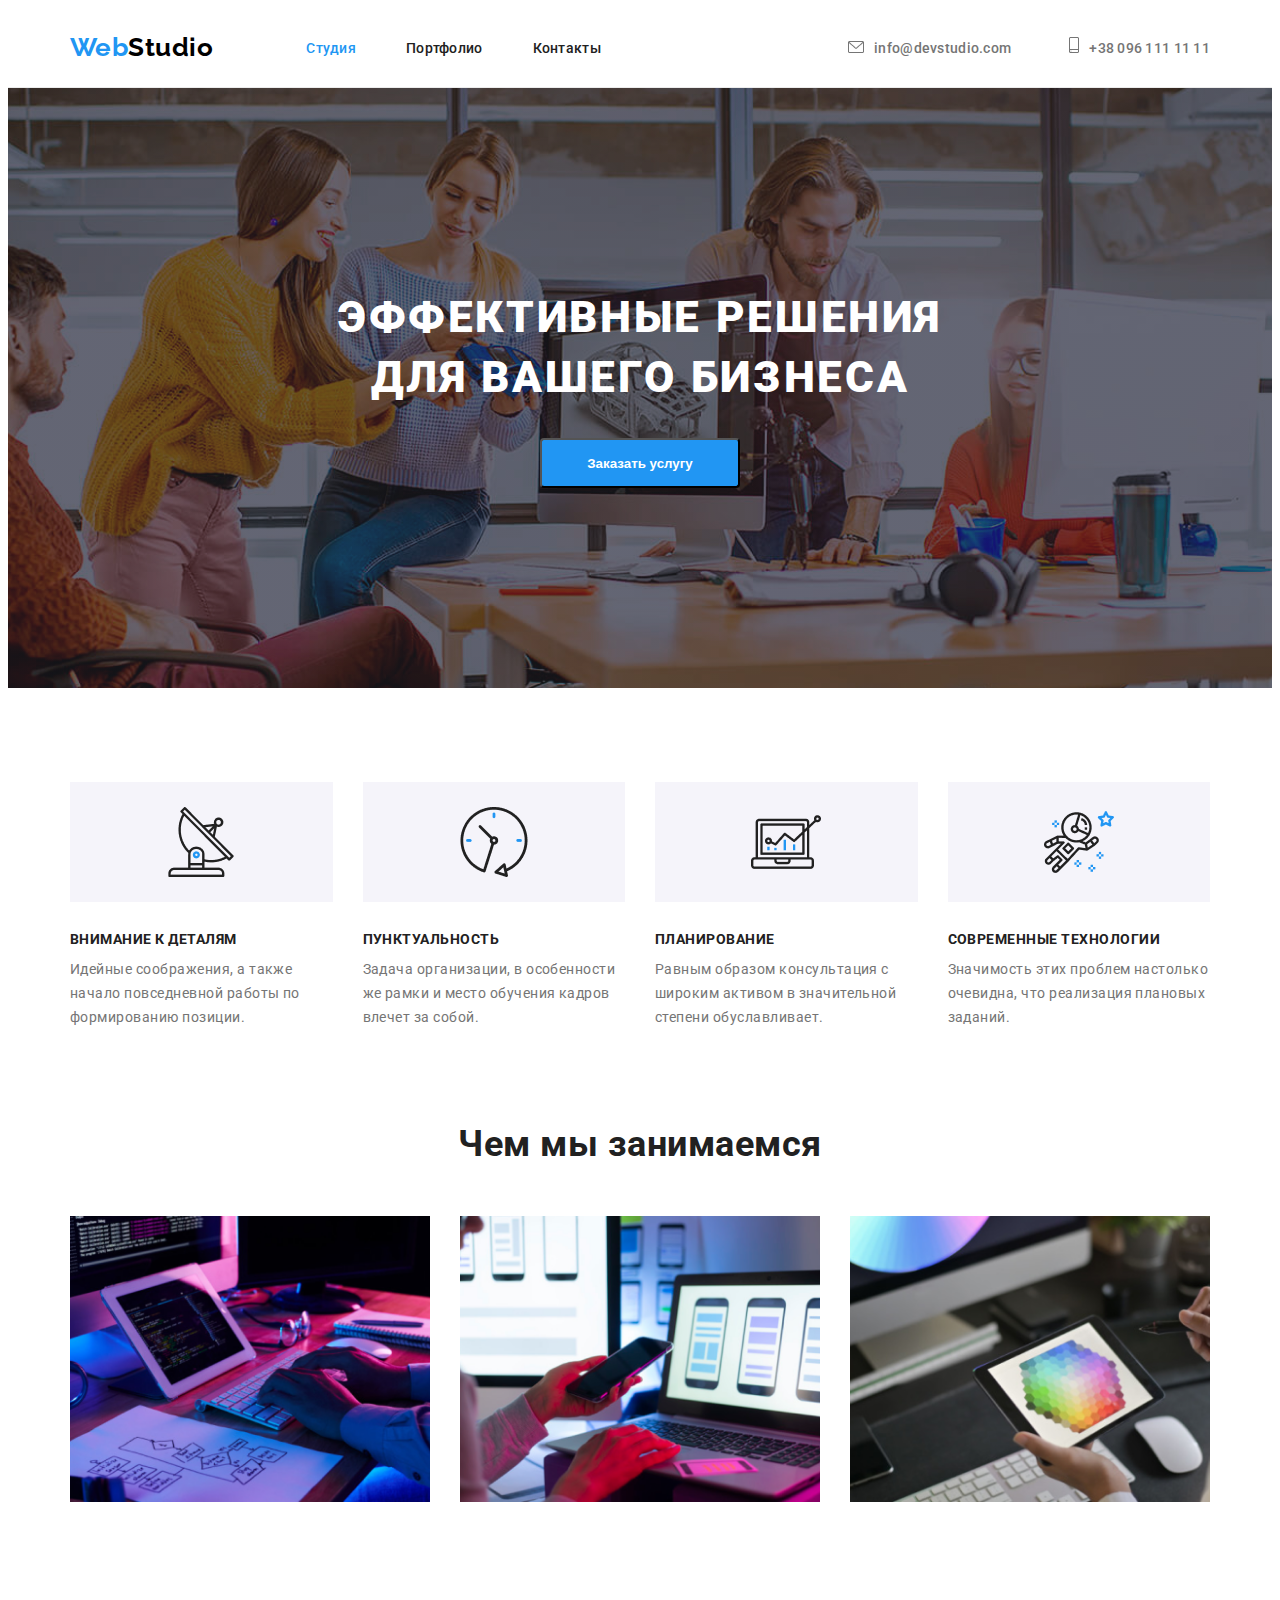
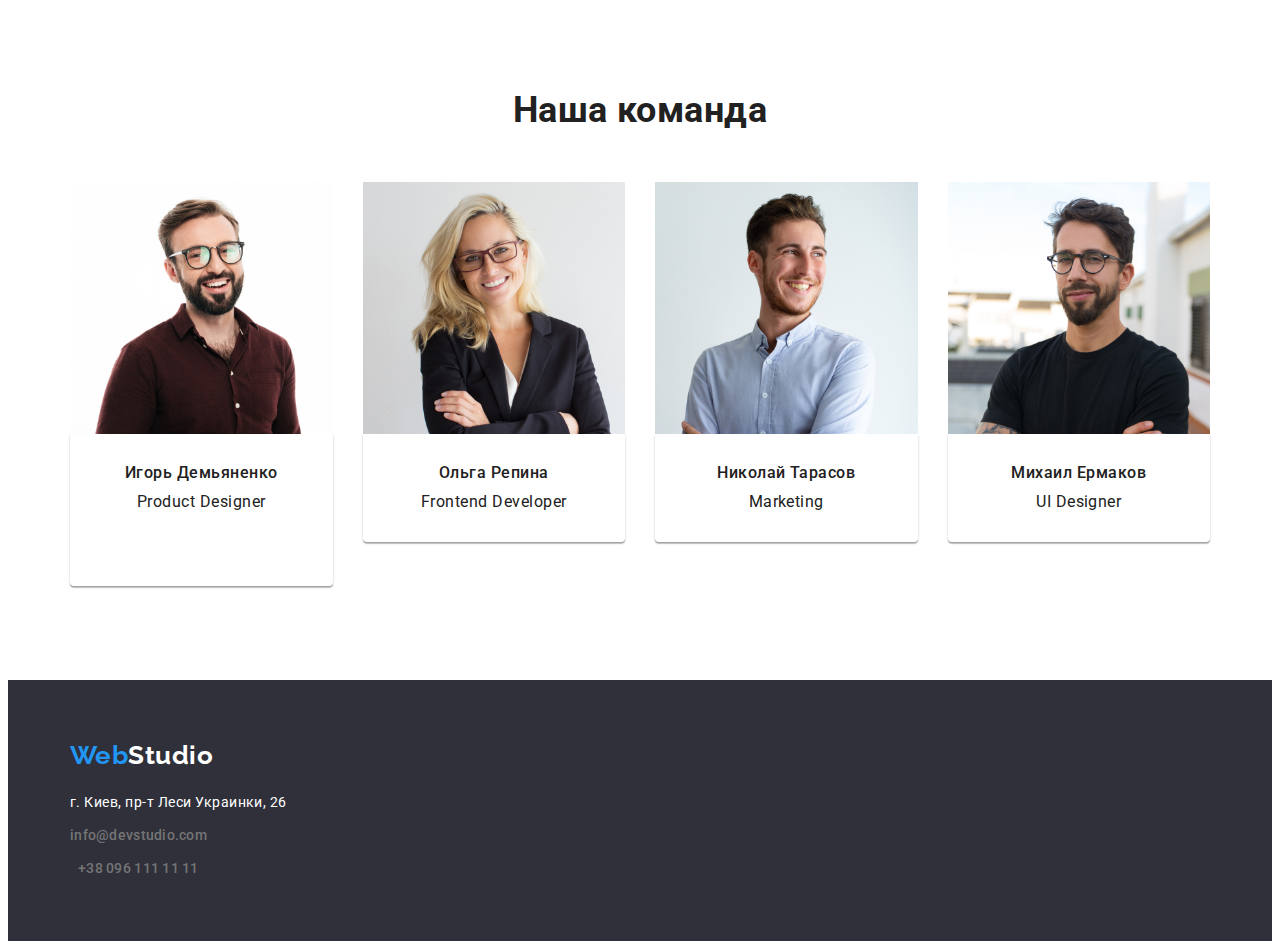
==== index.html @ 730604b1 "sdfsd" ====
<!DOCTYPE html>
<html lang="ru">
<head>
    <meta charset="UTF-8">
    <meta http-equiv="X-UA-Compatible" content="IE=edge">
    <meta name="WebStudio" content="Эффективные решения для вашего бизнеса">
    <title>Web Studio</title>
    <link rel="preconnect" href="https://fonts.googleapis.com">
    <link rel="preconnect" href="https://fonts.gstatic.com" crossorigin>
    <link href="https://fonts.googleapis.com/css2?family=Raleway:wght@700&family=Roboto:wght@400;500;700;900&display=swap" rel="stylesheet">
    <link rel="stylesheet" href="https://cdnjs.cloudflare.com/ajax/libs/modern-normalize/1.1.0/modern-normalize.min.css"
            integrity="sha512-wpPYUAdjBVSE4KJnH1VR1HeZfpl1ub8YT/NKx4PuQ5NmX2tKuGu6U/JRp5y+Y8XG2tV+wKQpNHVUX03MfMFn9Q=="
            crossorigin="anonymous" referrerpolicy="no-referrer" />
    <link rel="stylesheet" href="./css/styles.css" />
</head>
<body> 
<!--Header-->  
<header class="site-header">
    <div class="container header-container">
        <nav class="nav">
            <div class="header-navigation">
                <a href="./index.html" class="link-logo link logo-header"><span class="accent-logo">Web</span><span
                        class="part-logo">Studio</span></a>
                <ul class="list-nav list header-list">
                    <li class="item-nav"><a href="./index.html" class="link current">Студия</a></li>
                    <li class="item-nav"><a href="./portfolio.html" class="link">Портфолио</a></li>
                    <li class="item-nav"><a href="" class="link">Контакты</a></li>
                </ul>
            </div>
        </nav>
        <ul class="list-direction list header-list-direction">
            <li class="item item-direction icon-mail"><a href="mailto:info@devstudio.com" class="link">info@devstudio.com</a></li>
            <li class="item item-direction icon-phone"><a href="tel:+380961111111" class="link ">+38 096 111 11 11</a></li>
        </ul>
    </div>
</header>
    <main >
    <!--Hero-->
    <section class="hero section">
        <div class="container hero-container">
        <h1 class="hero-title">Эффективные решения для вашего бизнеса</h1>
        <button type="button" class="button-hero">Заказать услугу</button>
        </div>
    </section>

<!--Peculiarities-->
<section class="benefits section">
    <div class="container">
    <ul class="list-benefits list">
        <li class="item benefits-item icon-antena">
            <h3 class="title benefits-title">Внимание к деталям</h3>
            <p class="text">Идейные соображения, а также начало повседневной работы по формированию позиции.</p>
            </li>
        <li class="item benefits-item icon-clock">
            <h3 class="title benefits-title">Пунктуальность</h3>
            <p class="text">Задача организации, в особенности же рамки и место обучения кадров влечет за собой.</p>
        </li>
        <li class="item benefits-item icon-diagram">
            <h3 class="title benefits-title">Планирование</h3>
            <p class="text">Равным образом консультация с широким активом в значительной степени обуславливает.</p>
        </li>
        <li class="item benefits-item icon-astronaut">
            <h3 class="title benefits-title">Современные технологии</h3>
            <p class="text">Значимость этих проблем настолько очевидна, что реализация плановых заданий.</p>
        </li>
    </ul>
</div>
</section>
<!--work-->
<section class="work section" >
    <div class="container work-container">
        <h2 class="title title-container">Чем мы занимаемся</h2>
        <ul class="list-work list">
        <li class="item item-work">
            <img src="./images-work/group1.jpg" alt="руки набирают на клавиатуре код страницы" width="370" class="picture">
        </li>
        <li class="item item-work">
            <img src="./images-work/box2.jpg" alt="подбирают дизайн для смартфона" width="370" class="picture">
        </li>
        <li class="item item-work">
            <img src="./images-work/img.jpg" alt="подбирают цветовые решения" width="370" class="picture">
        </li>
        </ul>
    </div>
    </section>
    <!--Team-->
<section class="team section">
    <div class="container team-container">
        <h2 class="title title-container">Наша команда</h2>
        <ul class="list-team list ">
            <li class="item-team item"> 
                <img src="images-team/img.jpg" alt="Игорь Демьяненко" width="270" class="picture-team">
            <div class="item-team-content">
                <h3 class="team-title">Игорь Демьяненко</h3>
                <p class="text">Product Designer</p>
                <ul class="team-social-list list">
                    <li class="team-social-item"></li>
                <a href="" 
                    class="team-social-link">
                </a>
                </ul>
        </div>
            </li>      
            <li class="item-team item "> 
                <img src="./images-team/img-1-.jpg" alt="Ольга Репина" width="270" class="picture-team">
            <div class="item-team-content">
                <h3 class="team-title">Ольга Репина</h3>
                <p class="text ">Frontend Developer</p> 
        </div>
            </li>          
            <li class="item-team item">
                <img src="./images-team/img-2-.jpg" alt="Николай Тарасов" width="270" class="picture-team">
            <div class="item-team-content">
                <h3 class="team-title">Николай Тарасов</h3>
                <p class="text ">Marketing</p>             
        </div>
            </li>          
            <li class="item-team item ">
                <img src="./images-team/img-3-.jpg" alt="Михаил Ермаков" width="270" class="picture-team">
            <div class="item-team-content">
                <h3 class="team-title">Михаил Ермаков</h3>
                <p class="text ">UI Designer</p>             
        </div>
            </li>
        </ul>
    </div>
    </section>
    </main>
    <footer class="footer">
        <div class="container">
            <a href="./index.html" class="link-logo link logo-footer"><span class="accent-logo">Web</span><span class="part-logo">Studio</span></a>
            <address class="address footer-address">г. Киев, пр-т Леси Украинки, 26</address>
            <ul class="list-direction list">
                <li class="item footer-item"><a href="mailto:info@devstudio.com" class="link">info@devstudio.com</a></li>
                <li class="item footer-item"><a href="tel:+380961111111" class="link">+38 096 111 11 11</a></li>
            </ul> 
        </div>
        </footer>
</body>
</html>
---- css/styles.css ----
/* #2196F3; синий цвет */
/* sdf */
/* основной цвет  #212121*/
/* вторичный цвет #757575 */
/* белый цвет #FFFFFF; */
/* цвет футер телефона и майла rgba(255, 255, 255, 0.6) */
/* задний фон футера #2F303A */
:root{
--primary-text-color: #212121;
--title-text-color: #757575;
--acent-color: #2196F3;
--primary-white-color: #FFFFFF;
--accent-background: #2F303A;
--header-border-color: #ececec;
--secondary-logo-color: #000000;
--border-color: #eeeeee;}

html {
    box-sizing: border-box;
}
  *,
  *::before,
  *::after {
    box-sizing: inherit;
}
p,
h1,
h2,
h3,
h4,
h5,
h6 {
    margin: 0;
}

ul {
    margin: 0;
    padding: 0;
    list-style: none;
}
img {
    display: block;
    max-width: 100%;
    height: auto;
}
address {
    font-style: normal;
}

body{
background-color: var(--primary-white-color);
color: var(--primary-text-color);
font-family: Roboto, sans-serif;
letter-spacing: 0.03em;
}

.title {
    color: var(--secondary-text-color);
}
.link {
    text-decoration: none;
}
.button {
    font-family: inherit;
    cursor: pointer;
}
.button:hover,
.button:focus {
color: var(--primary-white-color);
background-color: var(--acent-color);
}
.container {
    width: 1170px;
    padding-left: 15px;
    padding-right: 15px;
    margin: 0 auto;
}
.title-container {
    margin-bottom: 50px;
}
.section {
    padding-top: 94px;
    padding-bottom: 94px;
}
/* header */
.header-container {
    display: flex;
    align-items: center;
    justify-content: space-between;
}
.header-navigation {
    display: flex;
    align-items: center;
}
.header-list {
    display: flex;
    align-items: center;
}
.header-list-direction {
    display: flex;
    align-items: center;
    margin-left: auto;
}
.site-header {
    border-bottom: 1px solid var(--header-border-color);
    padding-top: 24px;
    padding-bottom: 25px;
}
/* Logo */
.nav .link-logo {
    font-family: Raleway, sans-serif;
    font-weight: 700;
    font-size: 26px;
    line-height: 1.17;
    text-decoration: none;
}
.accent-logo {
    color: var(--acent-color);
}
.part-logo {
    color: var(--secondary-logo-color)
}
.logo-header {
    margin-right: 93px;
}

/* Nav */

.list-nav .link {
    color: var(--primary-text-color);
    font-weight: 500;
    font-size: 14px;
    line-height: 1.14;
    letter-spacing: 0.02em;
}
.item-nav {
    margin-right: 50px;
}
.item-nav:last-child {
    margin-right: 0;
}
.current.link {
    color: var(--acent-color);
}
.link:hover,
.link:focus {
    color: var(--acent-color);
}
/* direction list */
.list-direction .link {
    color: inherit;
    font-weight: 500;
    font-size: 14px;
    line-height: 1.14;
    letter-spacing: 0.02em;
    color: var(--title-text-color);
}
.list-direction .link:hover,
.list-direction .link:focus {
    color: var(--acent-color);
}
.item-direction {
    margin-right: 50px;
}
.item-direction:last-child {
    margin-right: 0;
}

.icon-mail::before{
    display: inline-block;
width: 16px;
height: 12px;
content:"";
margin-right: 10px;
background-size: contain;
    background-image: url(../images/envelope.png);
}
.icon-phone::before{
    display: inline-block;
width: 10px;
height: 16px;
content:"";
margin-right: 10px;
background-size: contain;
    background-image: url(../images/smartphone.png);
}


/* contacts list */
.contacts-link{
    font-family: Roboto;
    font-style: normal;
    font-weight: 500;
    font-size: 14px;
    line-height: 16px;
    letter-spacing: 0.02em;

    color: var(--title-text-color);
}
.contacts-link:hover,:focus {
    color: var(--acent-color)
}
/* Hero */
.hero {
    max-width: 1600px;
    height: 600px;
    margin-left: auto;
    margin-right: auto;
    background-image: linear-gradient(to right,rgba(47, 48, 58, 0.4),rgba(47, 48, 58, 0.4)),  
    url(../images/img.svg);
    background-repeat: no-repeat;
    background-position: center;
    background-size: cover;
    background-color: var(--accent-background);
    padding-top: 200px;
    padding-bottom: 200px;
}

.hero-title {
    color: var(--primary-white-color);
    font-weight: 900;
    font-size: 44px;
    line-height: 1.36;
    letter-spacing: 0.06em;
    text-align: center;
    text-transform: uppercase;
    margin-bottom: 30px;
    max-width: 696px;
    margin-left: auto;
    margin-right: auto;
}

.button-hero {
    display: block;
    margin: 0 auto;
    font-weight: 700;
    min-width: 200px;
    min-height: 50px;
    border-radius: 4px;
    padding: 10px 32px;
    cursor: pointer;
    background-color: var(--acent-color);
    color: var(--primary-white-color);
}
/* Peculiarities */
.benefits-title {
    font-weight: 700;
    font-size: 14px;
    line-height: 1.14;
    text-transform: uppercase;
    color: var(--primary-text-color);
    margin-top: 30px;
    margin-bottom: 10px;
}
.benefits .text {
    font-size: 14px;
    line-height: 1.71;
    color:var(--title-text-color)
}

.list-benefits {
    display: flex;
    flex-wrap: wrap;
    margin-left: -30px;
    justify-content: space-between;
}

.benefits-item {
    flex-basis: calc(100% / 4 - 30px);
    margin-left: 30px;
    

}
.item.benefits-item::before{
display: block;
content: "";
height: 120px;
background-repeat: no-repeat;
background-position: center;
background-color: #F5F4FA;

}
.icon-antena::before{
background-image: url(../images/antenna.png);
}
.icon-clock::before{
background-image: url(../images/clock.png);
}
.icon-diagram::before{
background-image: url(../images/diagram.png);
}
.icon-astronaut::before{
background-image: url(../images/astronaut.png);
}
/*work */
.work {
    padding-top: 0;
}
.work .title {
    font-weight: 700;
    font-size: 36px;
    line-height: 1.16;
    text-align: center;
    color: var(--primary-text-color);
    margin-bottom: 50px;
}
.list-work {
    display: flex;
    flex-wrap: wrap;
    margin-left: -30px;
    margin-top: -30px;
    justify-content: space-between;
}
.item-work {
    flex-basis: calc(100% / 3 - 30px);
    margin-left: 30px;
    margin-top: 30px;
}
/* my team */
.team .title {
    font-weight: 700;
    font-size: 36px;
    line-height: 1.16;
    text-align: center;
    color: var(--primary-text-color);
}
.team-title {
    font-weight: 500;
    font-size: 16px;
    line-height: 1.18;
    text-align: center;
    color: var(--primary-text-color);
    margin-bottom: 10px;
}
.team .text {
    font-size: 16px;
    line-height: 1.18;
    text-align: center;
}
.picture-team {
    display: block;
    max-width: 100%;
    height: auto;
}
.list-team {
    display: flex;
    flex-wrap: wrap;
    margin-left: -30px;
    margin-top: -30px;
    justify-content: space-between;
}
.item-team {
    flex-basis: calc(100% / 4 - 30px);
    margin-left: 30px;
    margin-top: 30px;
}

.item-team-content {
    padding-top: 30px;
    padding-bottom: 30px;
    background: var(--primary-white-color);
    box-shadow: 0px 1px 3px rgba(0, 0, 0, 0.12), 0px 1px 1px rgba(0, 0, 0, 0.14),
    0px 2px 1px rgba(0, 0, 0, 0.2);
    border-radius: 0px 0px 4px 4px;
}
.team-social-list{
    display: flex;
}
.team-social-item{
    width: 44px;
    height: 44px;
}
.team-social-link{
    width: 100%;
    height: 100%;
    border-radius: 50%;
    display: block;
    background-color: tomato;

}

/* footer */
.footer .link-logo {
    font-family: Raleway, sans-serif;
    font-weight: 700;
    font-size: 26px;
    line-height: 1.19;
    text-decoration: none;
}
.footer .accent-logo {
    color: var(--acent-color);
}
.footer .part-logo {
    color: var(--primary-white-color);
}
.footer .address {
    font-weight: 400;
    font-size: 14px;
    line-height: 1.71;
    color: var(--primary-white-color);
}
.footer {
    background-color: var(--accent-background);
    padding-top: 60px;
    padding-bottom: 60px;
}

.footer .list-direction {
    font-size: 14px;
    font-weight: 400;
    line-height: 1.71;
    color: rgba(255, 255, 255, 0.6);
}

.footer-address {
    margin-top: 20px;
    margin-bottom: 9px;
}
.footer-item {
    margin-bottom: 9px;
}
.footer-item:last-child {
    margin-bottom: 0;
}
/* Portfolio */

.item:not(:first-child) {
    margin-left: 8px;
}
.projects {
    padding-top: 94px;
    padding-bottom: 94px;
}
.list-filters {
    display: flex;
    justify-content: center;
    margin-bottom: 50px;
}


.button-projects {
    border: none;
    display: inline-block;
    padding: 6px 22px;
    border-radius: 4px;
    font-weight: 500;
    font-size: 16px;
    line-height: 1.62;
    text-align: center;
    color: var(--primary-text-color);
    
}
.current.button {
    color: var(--primary-white-color);
    background-color: var(--acent-color);
    width: 73px;
    box-shadow: 0px 3px 1px rgba(0, 0, 0, 0.1), 0px 1px 2px rgba(0, 0, 0, 0.08),
    0px 2px 2px rgba(0, 0, 0, 0.12);
}
.title-projects {
    font-weight: 700;
    font-size: 18px;
    line-height: 2;
    letter-spacing: 0.06em;
    color: var(--primary-text-color);
}
.list-projects .text {
    font-size: 16px;
    line-height: 1.87;
    color: var(--title-text-color);
}
.list-projects {
    display: flex;
    flex-wrap: wrap;
    margin-left: -30px;
    margin-top: -30px;
    justify-content: space-between;
}
.item-projects {
    flex-basis: calc(100% / 3 - 30px);
    margin-left: 30px;
    margin-top: 30px;
}
.projects-content {
    padding-top: 20px;
    padding-bottom: 20px;
    padding-left: 24px;
    border-bottom: 1px solid var(--border-color);
    border-left: 1px solid var(--border-color);
    border-right: 1px solid var(--border-color);
}
.title-projects {
    margin-bottom: 4px;
}
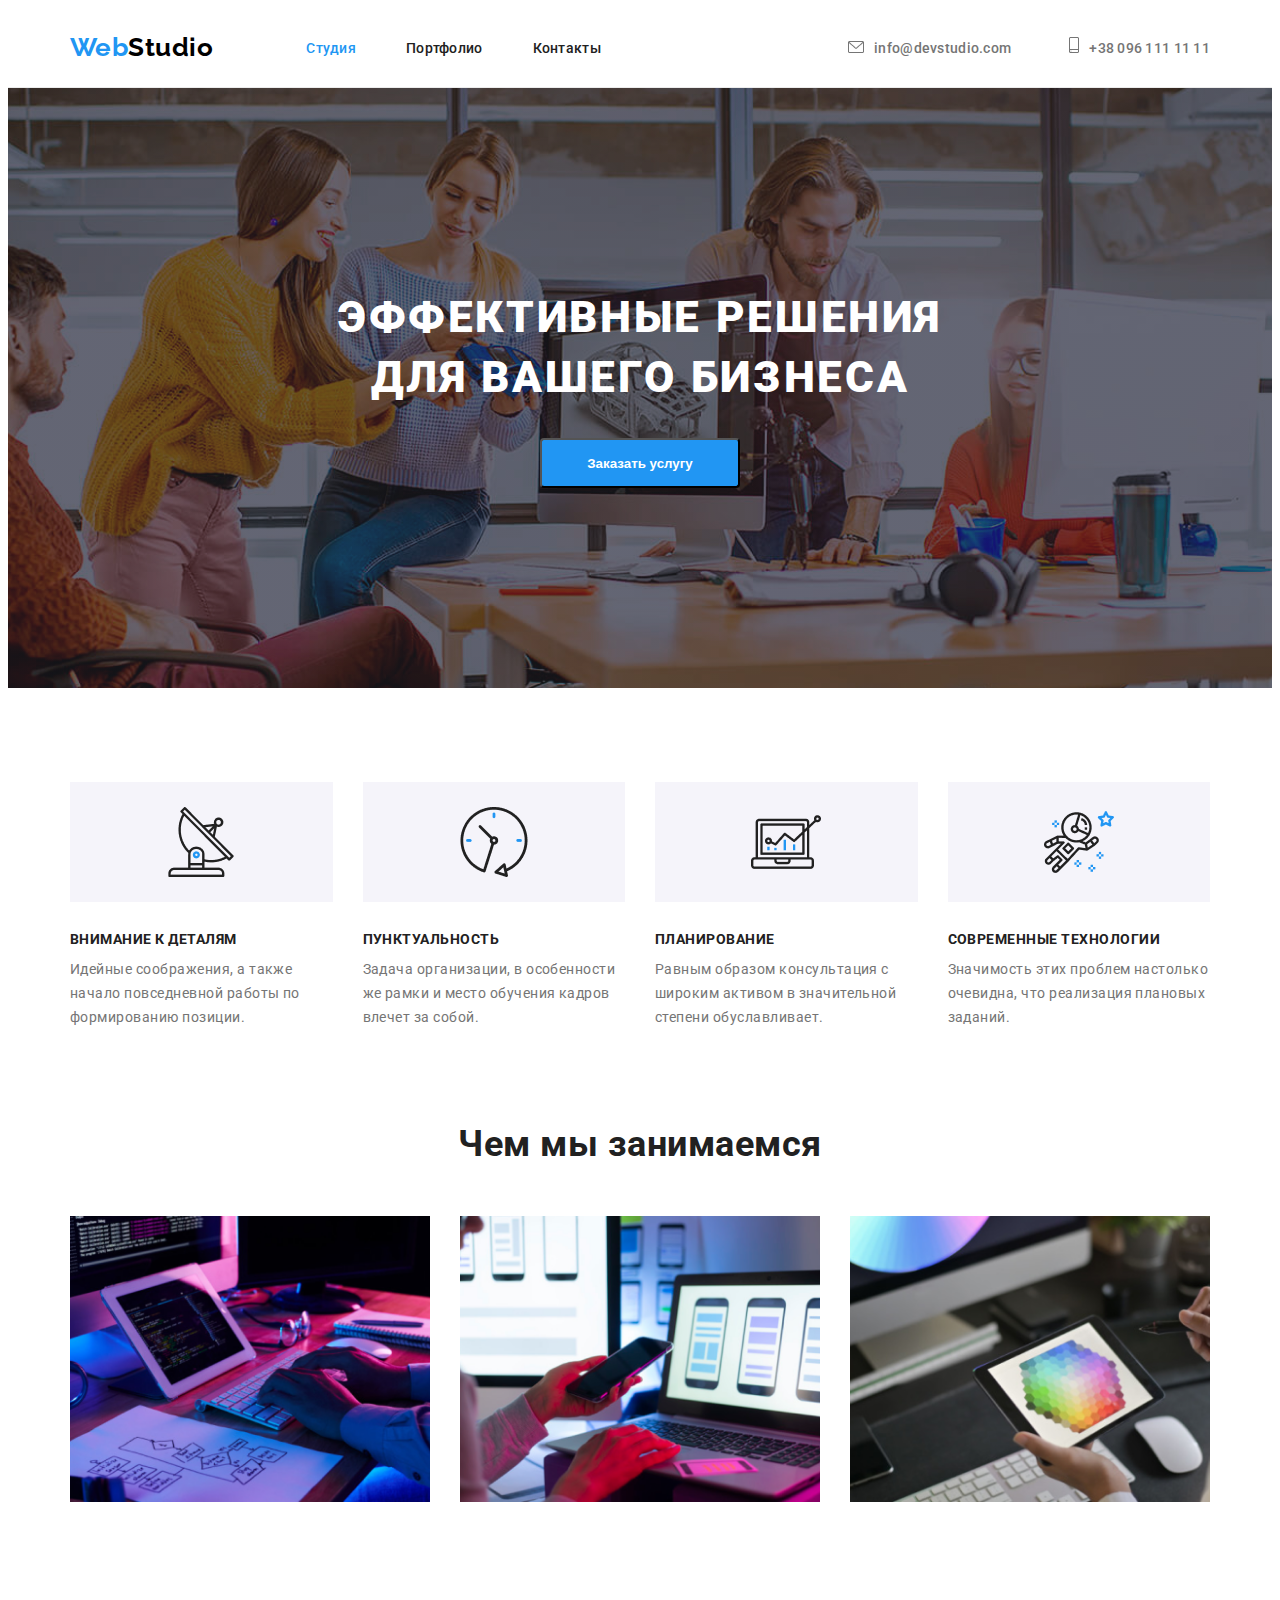
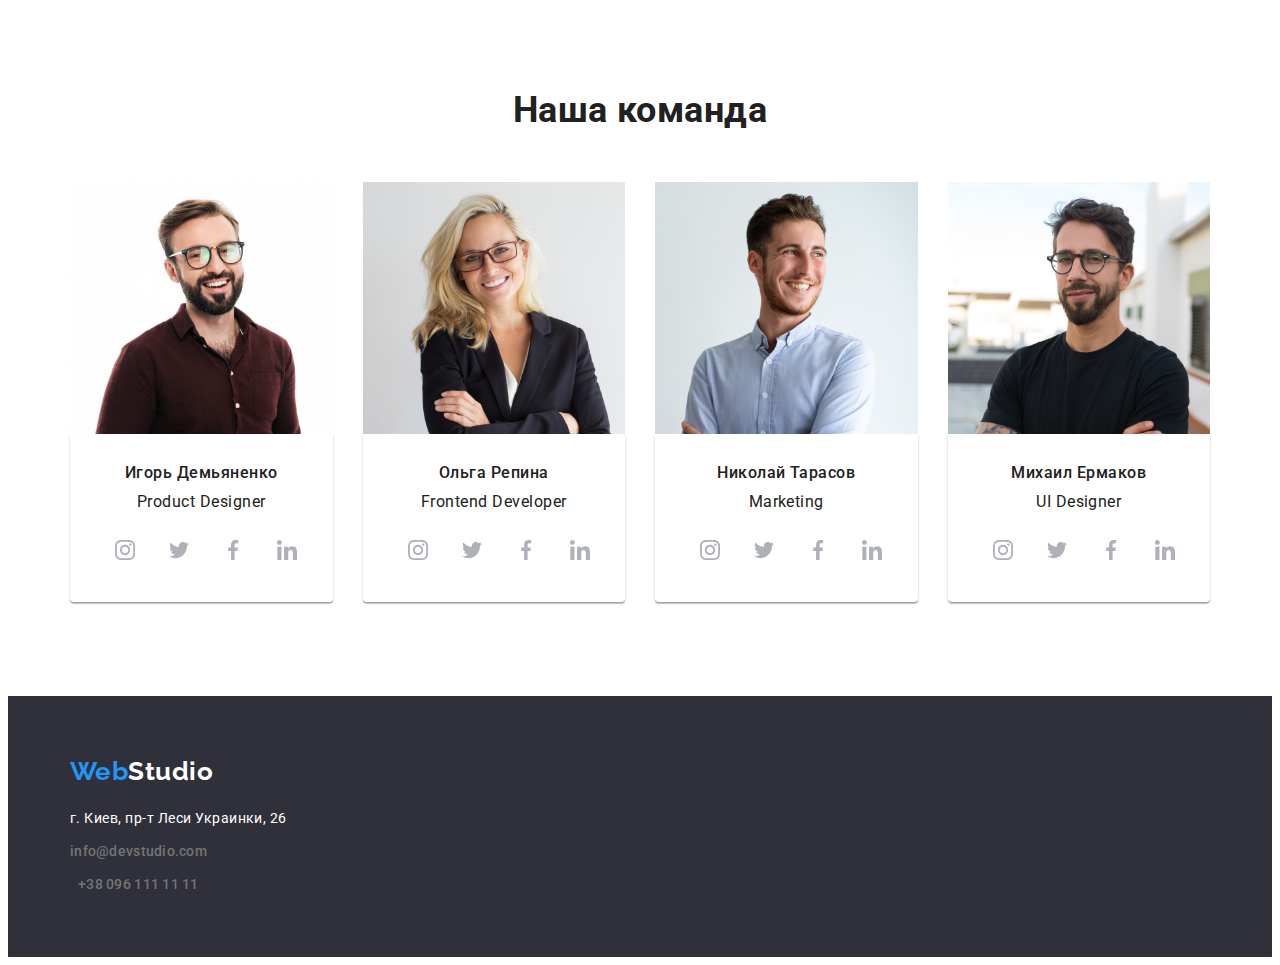
==== commit 938d29be: "svg" ====
--- a/index.html
+++ b/index.html
@@ -97,6 +97,34 @@
                     <li class="team-social-item"></li>
                 <a href="" 
                     class="team-social-link">
+                    <svg class="team-social-icon" width="20" height="20">
+                        <use href="./images/icons.svg#icon-instagram">
+                        </use>
+                    </svg>
+                </a>
+                <li class="team-social-item"></li>
+                <a href="" 
+                    class="team-social-link">
+                    <svg class="team-social-icon" width="20" height="20">
+                        <use href="./images/icons.svg#icon-twitter">
+                        </use>
+                    </svg>
+                </a>
+                <li class="team-social-item"></li>
+                <a href="" 
+                    class="team-social-link">
+                    <svg class="team-social-icon" width="20" height="20">
+                        <use href="./images/icons.svg#icon-facebook">
+                        </use>
+                    </svg>
+                </a>
+                <li class="team-social-item"></li>
+                <a href="" 
+                    class="team-social-link">
+                    <svg class="team-social-icon" width="20" height="20">
+                        <use href="./images/icons.svg#icon-linkedin">
+                        </use>
+                    </svg>
                 </a>
                 </ul>
         </div>
@@ -106,20 +134,122 @@
             <div class="item-team-content">
                 <h3 class="team-title">Ольга Репина</h3>
                 <p class="text ">Frontend Developer</p> 
+                <ul class="team-social-list list">
+                    <li class="team-social-item"></li>
+                <a href="" 
+                    class="team-social-link">
+                    <svg class="team-social-icon" width="20" height="20">
+                        <use href="./images/icons.svg#icon-instagram">
+                        </use>
+                    </svg>
+                </a>
+                <li class="team-social-item"></li>
+                <a href="" 
+                    class="team-social-link">
+                    <svg class="team-social-icon" width="20" height="20">
+                        <use href="./images/icons.svg#icon-twitter">
+                        </use>
+                    </svg>
+                </a>
+                <li class="team-social-item"></li>
+                <a href="" 
+                    class="team-social-link">
+                    <svg class="team-social-icon" width="20" height="20">
+                        <use href="./images/icons.svg#icon-facebook">
+                        </use>
+                    </svg>
+                </a>
+                <li class="team-social-item"></li>
+                <a href="" 
+                    class="team-social-link">
+                    <svg class="team-social-icon" width="20" height="20">
+                        <use href="./images/icons.svg#icon-linkedin">
+                        </use>
+                    </svg>
+                </a>
+                </ul>
         </div>
             </li>          
             <li class="item-team item">
                 <img src="./images-team/img-2-.jpg" alt="Николай Тарасов" width="270" class="picture-team">
             <div class="item-team-content">
                 <h3 class="team-title">Николай Тарасов</h3>
-                <p class="text ">Marketing</p>             
+                <p class="text ">Marketing</p>  
+                <ul class="team-social-list list">
+                    <li class="team-social-item"></li>
+                <a href="" 
+                    class="team-social-link">
+                    <svg class="team-social-icon" width="20" height="20">
+                        <use href="./images/icons.svg#icon-instagram">
+                        </use>
+                    </svg>
+                </a>
+                <li class="team-social-item"></li>
+                <a href="" 
+                    class="team-social-link">
+                    <svg class="team-social-icon" width="20" height="20">
+                        <use href="./images/icons.svg#icon-twitter">
+                        </use>
+                    </svg>
+                </a>
+                <li class="team-social-item"></li>
+                <a href="" 
+                    class="team-social-link">
+                    <svg class="team-social-icon" width="20" height="20">
+                        <use href="./images/icons.svg#icon-facebook">
+                        </use>
+                    </svg>
+                </a>
+                <li class="team-social-item"></li>
+                <a href="" 
+                    class="team-social-link">
+                    <svg class="team-social-icon" width="20" height="20">
+                        <use href="./images/icons.svg#icon-linkedin">
+                        </use>
+                    </svg>
+                </a>
+                </ul>           
         </div>
             </li>          
             <li class="item-team item ">
                 <img src="./images-team/img-3-.jpg" alt="Михаил Ермаков" width="270" class="picture-team">
             <div class="item-team-content">
                 <h3 class="team-title">Михаил Ермаков</h3>
-                <p class="text ">UI Designer</p>             
+                <p class="text ">UI Designer</p> 
+                <ul class="team-social-list list">
+                    <li class="team-social-item"></li>
+                <a href="" 
+                    class="team-social-link">
+                    <svg class="team-social-icon" width="20" height="20">
+                        <use href="./images/icons.svg#icon-instagram">
+                        </use>
+                    </svg>
+                </a>
+                <li class="team-social-item"></li>
+                <a href="" 
+                    class="team-social-link">
+                    <svg class="team-social-icon" width="20" height="20">
+                        <use href="./images/icons.svg#icon-twitter">
+                        </use>
+                    </svg>
+                </a>
+                <li class="team-social-item"></li>
+                <a href="" 
+                    class="team-social-link">
+                    <svg class="team-social-icon" width="20" height="20">
+                        <use href="./images/icons.svg#icon-facebook">
+                        </use>
+                    </svg>
+                </a>
+                <li class="team-social-item"></li>
+                <a href="" 
+                    class="team-social-link">
+                    <svg class="team-social-icon" width="20" height="20">
+                        <use href="./images/icons.svg#icon-linkedin">
+                        </use>
+                    </svg>
+                </a>
+                </ul>            
         </div>
             </li>
         </ul>
--- a/css/styles.css
+++ b/css/styles.css
@@ -336,6 +336,7 @@
     font-size: 16px;
     line-height: 1.18;
     text-align: center;
+    margin-bottom: 16px;
 }
 .picture-team {
     display: block;
@@ -365,18 +366,24 @@
 }
 .team-social-list{
     display: flex;
-}
-.team-social-item{
+    justify-content: center;
+}
+
+.team-social-link{
     width: 44px;
     height: 44px;
-}
-.team-social-link{
-    width: 100%;
-    height: 100%;
     border-radius: 50%;
-    display: block;
-    background-color: tomato;
-
+    display: flex;
+    align-items: center;
+    justify-content: center;
+    
+    
+}
+.team-social-link:not(:first-child) {
+    margin-left: 10px;
+}
+.team-social-icon{
+    fill: #AFB1B8;
 }
 
 /* footer */
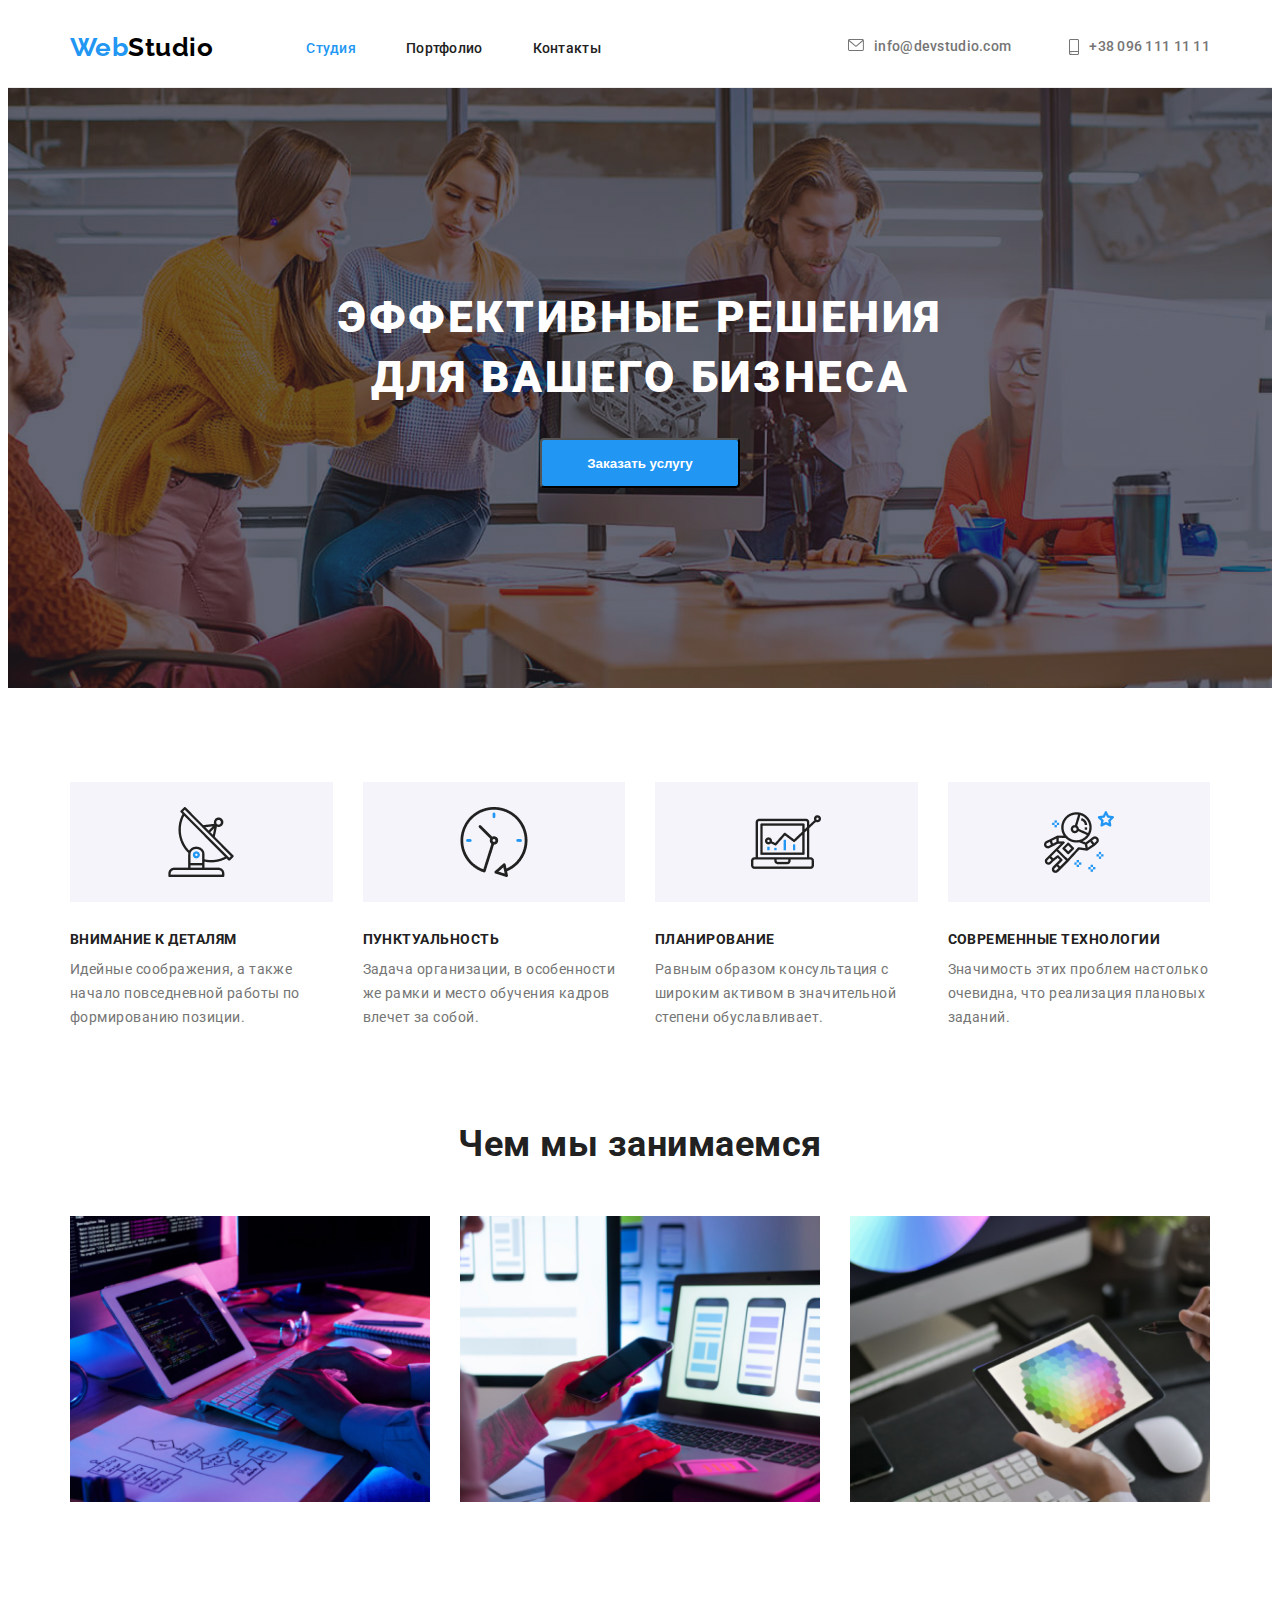
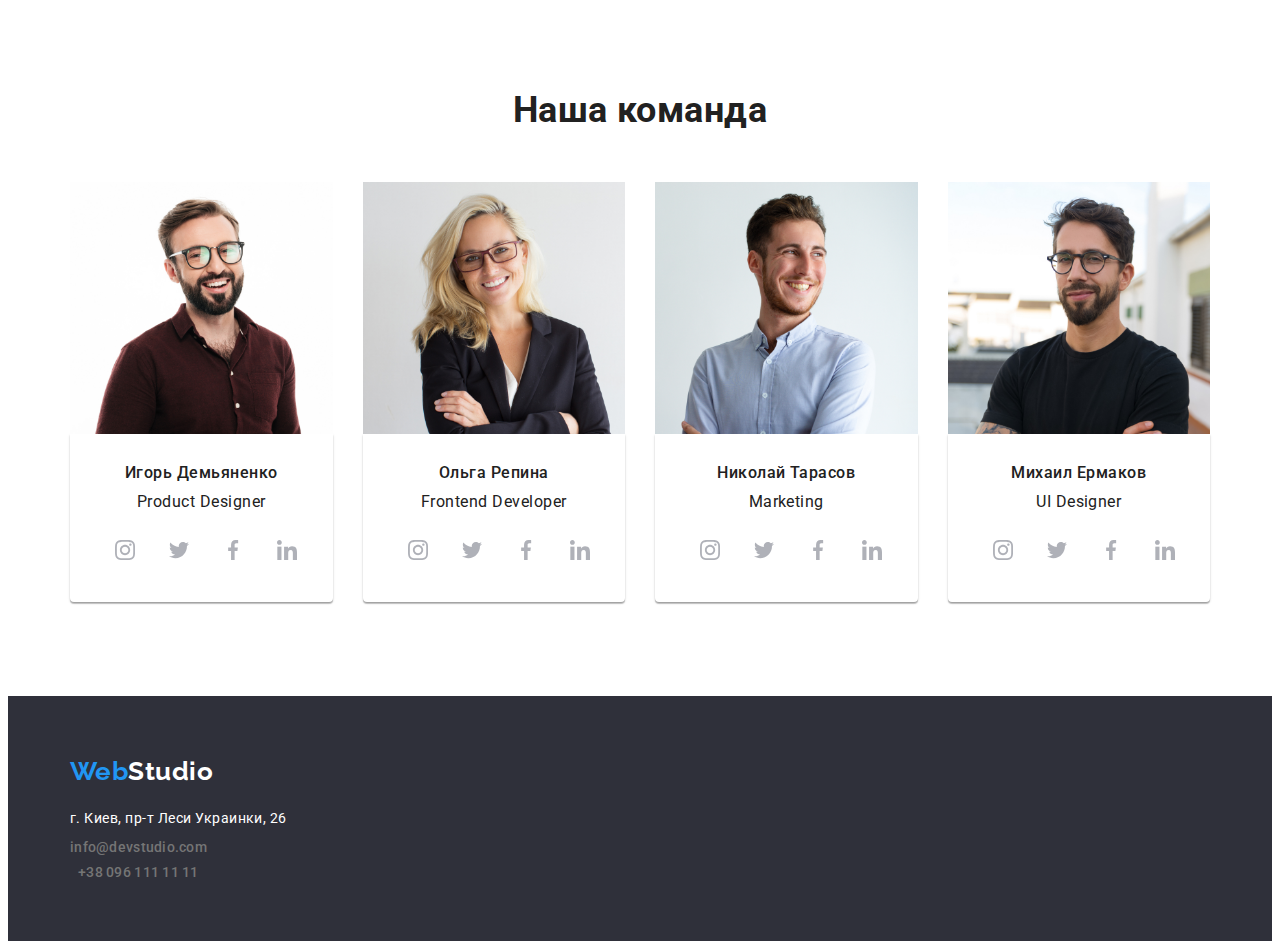
==== commit c4ffa4ff: "asda" ====
--- a/index.html
+++ b/index.html
@@ -28,10 +28,20 @@
                 </ul>
             </div>
         </nav>
+        
         <ul class="list-direction list header-list-direction">
-            <li class="item item-direction icon-mail"><a href="mailto:info@devstudio.com" class="link">info@devstudio.com</a></li>
-            <li class="item item-direction icon-phone"><a href="tel:+380961111111" class="link ">+38 096 111 11 11</a></li>
+            <li class="item item-direction  "><a href="mailto:info@devstudio.com" class="mail-link link ">
+                <svg class="mail-icon " width="16" height="12">
+                    <use href="./images/icons.svg#icon-envelope">
+                    </use>
+                </svg>info@devstudio.com</a></li>
+            <li class="item item-direction "><a href="tel:+380961111111" class="link ">
+                <svg class="phone-icon" width="10" height="16">
+                    <use href="./images/icons.svg#icon-smartphone">
+                    </use>
+                </svg>+38 096 111 11 11</a></li>
         </ul>
+    
     </div>
 </header>
     <main >
--- a/css/styles.css
+++ b/css/styles.css
@@ -148,6 +148,8 @@
 }
 /* direction list */
 .list-direction .link {
+    display: flex;
+    text-align: center;
     color: inherit;
     font-weight: 500;
     font-size: 14px;
@@ -166,24 +168,28 @@
     margin-right: 0;
 }
 
-.icon-mail::before{
-    display: inline-block;
-width: 16px;
-height: 12px;
-content:"";
-margin-right: 10px;
-background-size: contain;
-    background-image: url(../images/envelope.png);
-}
-.icon-phone::before{
-    display: inline-block;
-width: 10px;
-height: 16px;
-content:"";
-margin-right: 10px;
-background-size: contain;
-    background-image: url(../images/smartphone.png);
-}
+.mail-icon{
+    display: flex;
+    align-items: center;
+    margin-right: 10px;
+    fill: var(--title-text-color);
+}
+.phone-icon{
+    display: flex;
+    align-items: center;
+    margin-right: 10px;
+    fill: var(--title-text-color);
+
+}
+
+.mail-link :hover,
+.mail-link :focus{
+    fill: var(--acent-color);
+}
+
+
+
+
 
 
 /* contacts list */
@@ -382,6 +388,15 @@
 .team-social-link:not(:first-child) {
     margin-left: 10px;
 }
+.team-social-link:hover,
+.team-social-link:focus{
+    background-color: var(--acent-color);
+}
+.team-social-link:hover .team-social-icon,
+.team-social-link:focus .team-social-icon{
+    fill: var(--primary-white-color);
+
+}
 .team-social-icon{
     fill: #AFB1B8;
 }
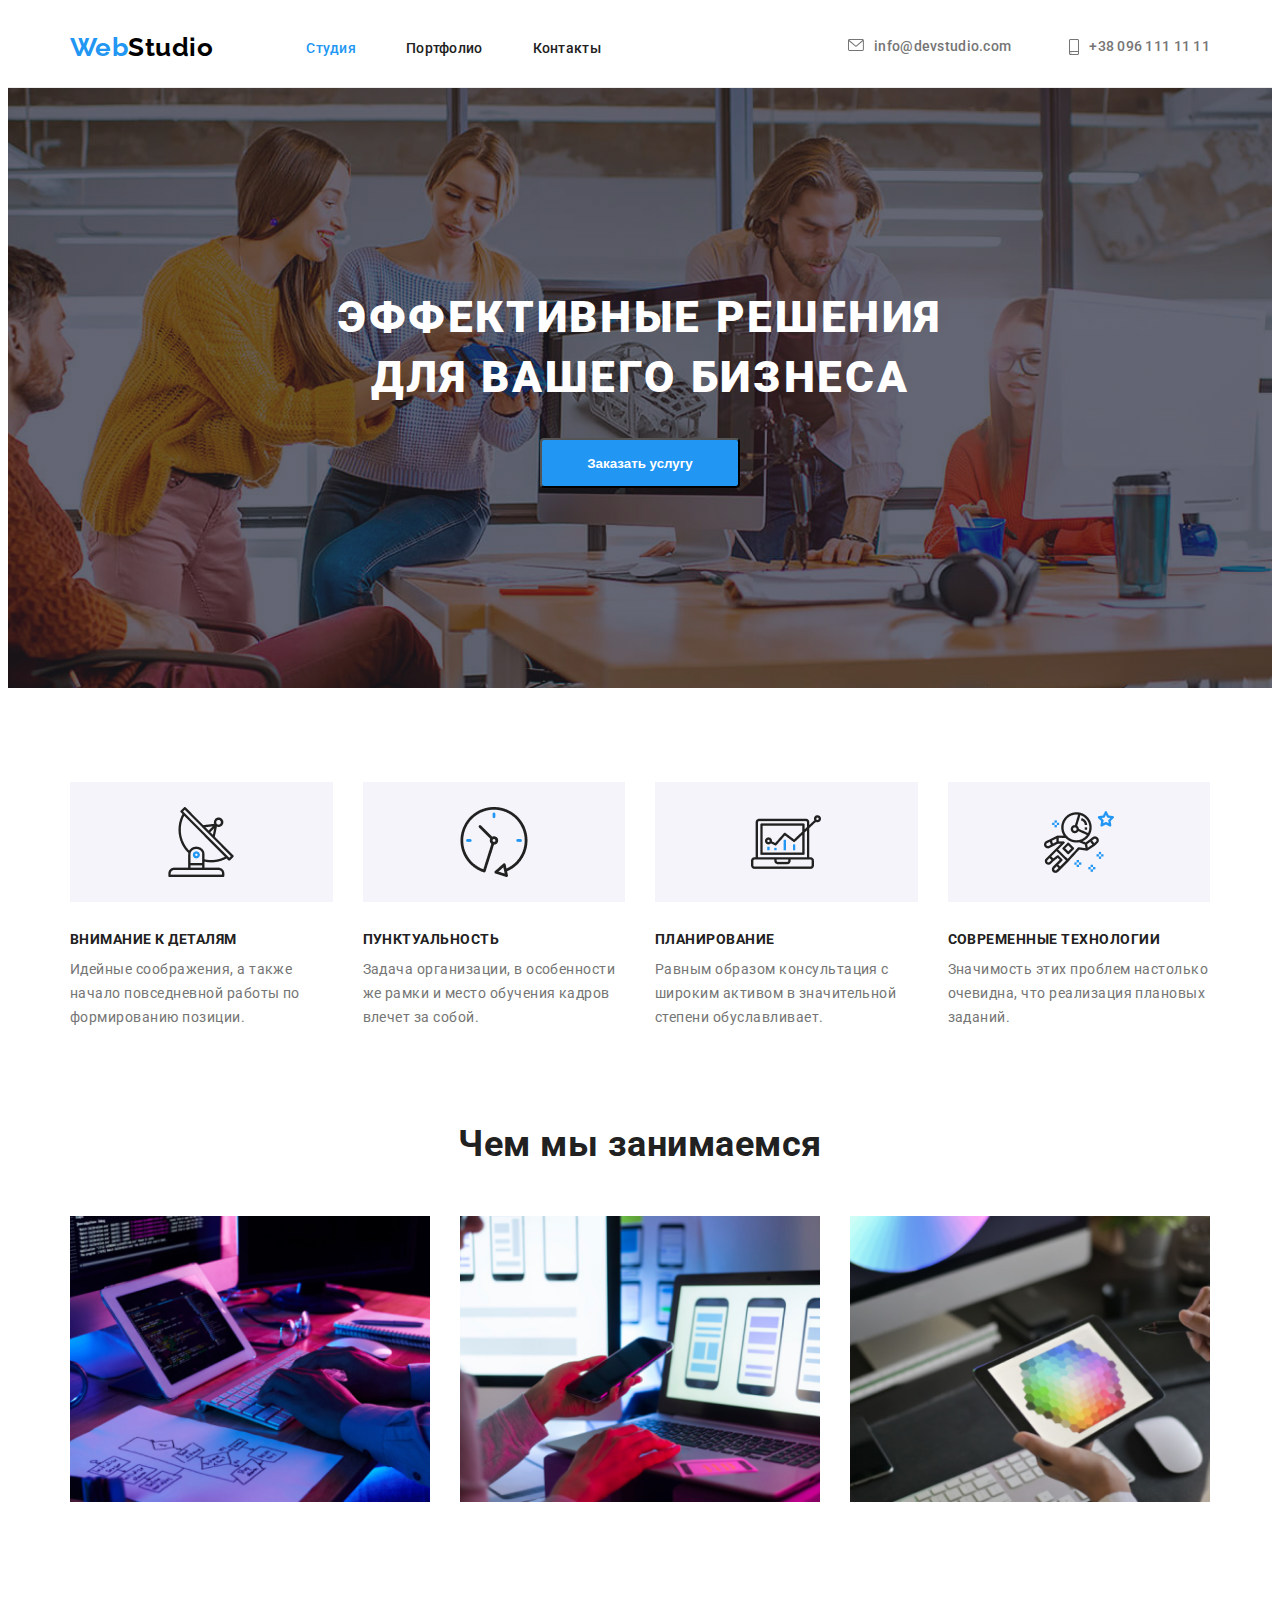
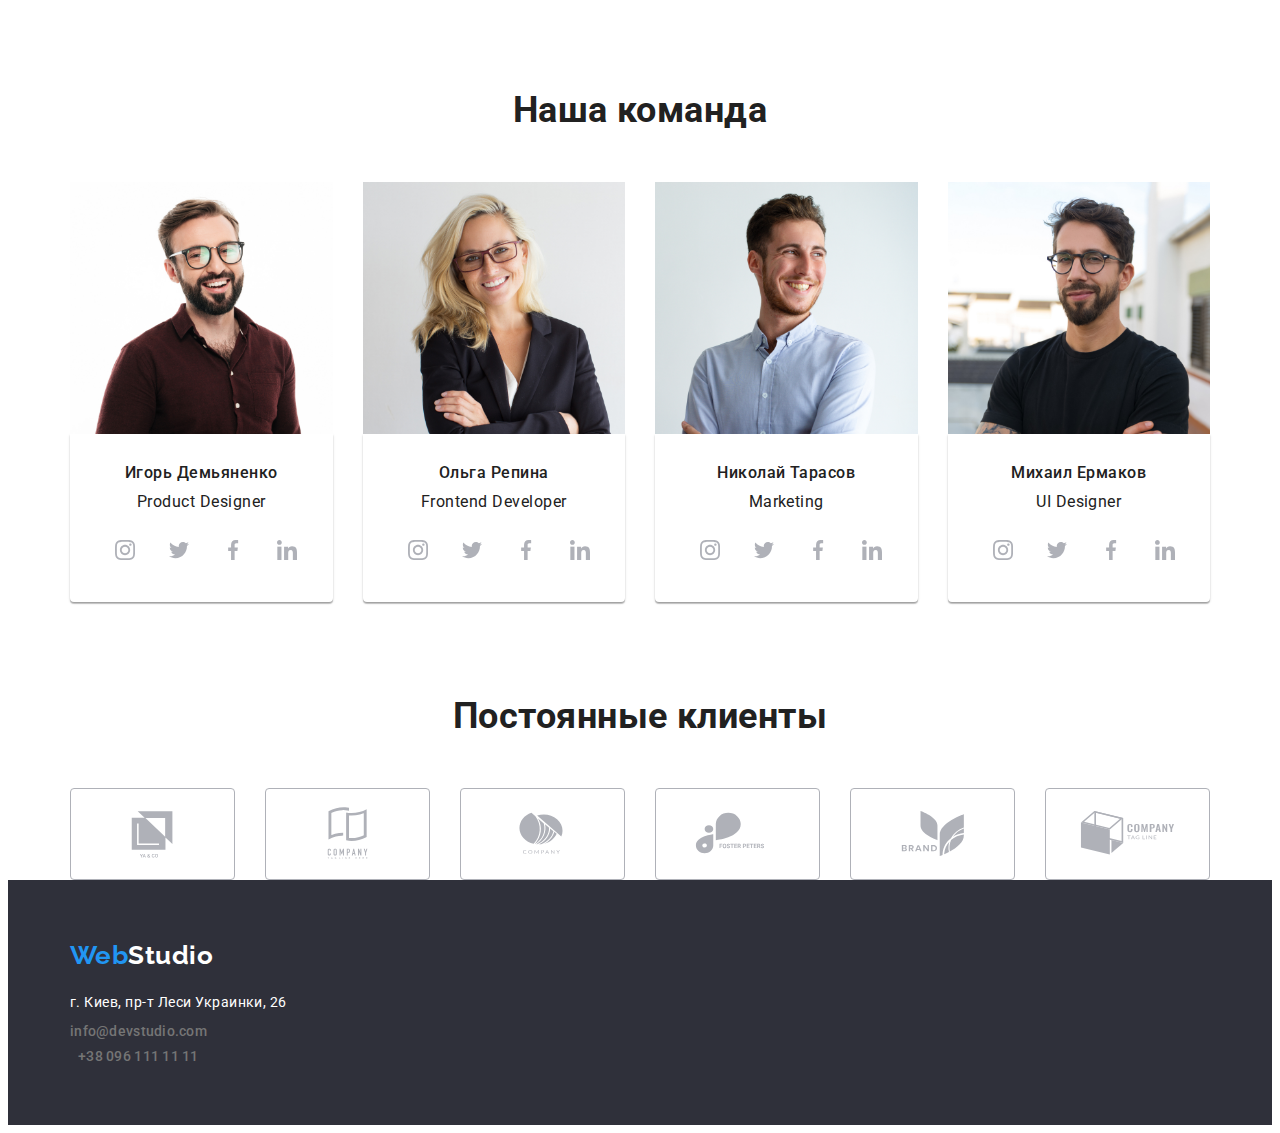
==== commit 31ed9b0c: "sfdsd" ====
--- a/index.html
+++ b/index.html
@@ -30,12 +30,13 @@
         </nav>
         
         <ul class="list-direction list header-list-direction">
-            <li class="item item-direction  "><a href="mailto:info@devstudio.com" class="mail-link link ">
+            <li class="item item-direction  ">
+                <a href="mailto:info@devstudio.com" class="mail-link link">
                 <svg class="mail-icon " width="16" height="12">
                     <use href="./images/icons.svg#icon-envelope">
                     </use>
                 </svg>info@devstudio.com</a></li>
-            <li class="item item-direction "><a href="tel:+380961111111" class="link ">
+            <li class="item item-direction "><a href="tel:+380961111111" class="phone-link link ">
                 <svg class="phone-icon" width="10" height="16">
                     <use href="./images/icons.svg#icon-smartphone">
                     </use>
@@ -265,6 +266,63 @@
         </ul>
     </div>
     </section>
+    <!-- Clients -->
+    <section class="clients sections">
+        <div class="container clients-container ">
+            <h2 class="title clients-title">Постоянные клиенты</h2>
+                <ul class="clients-list list">
+                    <li class="item-clients">
+                        <a href="" class="link-clients">
+                            <svg class="icon-clients">
+                                <use href="./images/icons.svg#icon-first">
+                                </use>
+                            </svg>
+                    </a>
+                    </li>
+                    <li class="item-clients">
+                        <a href="" class="link-clients">
+                            <svg class="icon-clients">
+                                <use href="./images/icons.svg#icon-second">
+                                </use>
+                            </svg>
+                    </a>
+                    </li>
+                    <li class="item-clients">
+                        <a href="" class="link-clients">
+                            <svg class="icon-clients">
+                                <use href="./images/icons.svg#icon-third">
+                                </use>
+                            </svg>
+                    </a>
+                    </li>
+                    <li class="item-clients">
+                        <a href="" class="link-clients">
+                            <svg class="icon-clients">
+                                <use href="./images/icons.svg#icon-forth">
+                                </use>
+                            </svg>
+                    </a>
+                    </li>
+                    <li class="item-clients">
+                        <a href="" class="link-clients">
+                            <svg class="icon-clients">
+                                <use href="./images/icons.svg#icon-fifth">
+                                </use>
+                            </svg>
+                    </a>
+                    </li>
+                    <li class="item-clients">
+                        <a href="" class="link-clients">
+                            <svg class="icon-clients">
+                                <use href="./images/icons.svg#icon-sixth">
+                                </use>
+                            </svg>
+                    </a>
+                    </li>
+                </ul>
+            
+        </div>
+    </section>
     </main>
     <footer class="footer">
         <div class="container">
@@ -275,6 +333,7 @@
                 <li class="item footer-item"><a href="tel:+380961111111" class="link">+38 096 111 11 11</a></li>
             </ul> 
         </div>
+        
         </footer>
 </body>
 </html>--- a/css/styles.css
+++ b/css/styles.css
@@ -182,11 +182,18 @@
 
 }
 
-.mail-link :hover,
+/* .mail-link :hover,
 .mail-link :focus{
     fill: var(--acent-color);
-}
-
+} */
+.mail-link:hover .mail-icon,
+.mail-link:focus .mail-icon{
+fill: var(--acent-color);
+}
+.phone-link:hover .phone-icon,
+.phone-link:focus .phone-icon{
+fill: var(--acent-color);
+}
 
 
 
@@ -369,6 +376,7 @@
     box-shadow: 0px 1px 3px rgba(0, 0, 0, 0.12), 0px 1px 1px rgba(0, 0, 0, 0.14),
     0px 2px 1px rgba(0, 0, 0, 0.2);
     border-radius: 0px 0px 4px 4px;
+    
 }
 .team-social-list{
     display: flex;
@@ -400,6 +408,61 @@
 .team-social-icon{
     fill: #AFB1B8;
 }
+/* Clients */
+
+.clients-title{
+    font-weight: 700;
+    font-size: 36px;
+    line-height: 1.16;
+    text-align: center;
+    color: var(--primary-text-color);
+    margin-bottom: 50px;
+}
+.clients-list{
+    display: flex;
+    justify-content: center;
+    align-items: center;
+}
+.item-clients{
+    width: 170px;
+    height: 92px;
+    display: flex;
+    justify-content: center;
+    align-items: center;
+}
+.item-clients + .item-clients{
+margin-left: 30px;
+}
+.link-clients {
+    width: 100%;
+    height: 100%;
+    border: 1px solid #afb1b8;
+    border-radius: 4px;
+    display: flex;
+    justify-content: center;
+    align-items: center;
+    color: #afb1b8;
+}
+.link-clients:hover,
+.link-clients:focus {
+fill: var(--acent-color);
+border-color: var(--acent-color);
+}
+.icon-clients {
+    width: 106px;
+    height: 60px;
+    fill: #AFB1B8;
+}
+/* .link-clients:hover .icon-clients
+.link-clients:focus .icon-clients{
+fill: var(--acent-color);
+} */
+.icon-clients:focus,
+.icon-clients:hover{
+    fill: var(--acent-color);
+}
+
+
 
 /* footer */
 .footer .link-logo {
@@ -444,6 +507,7 @@
 .footer-item:last-child {
     margin-bottom: 0;
 }
+
 /* Portfolio */
 
 .item:not(:first-child) {
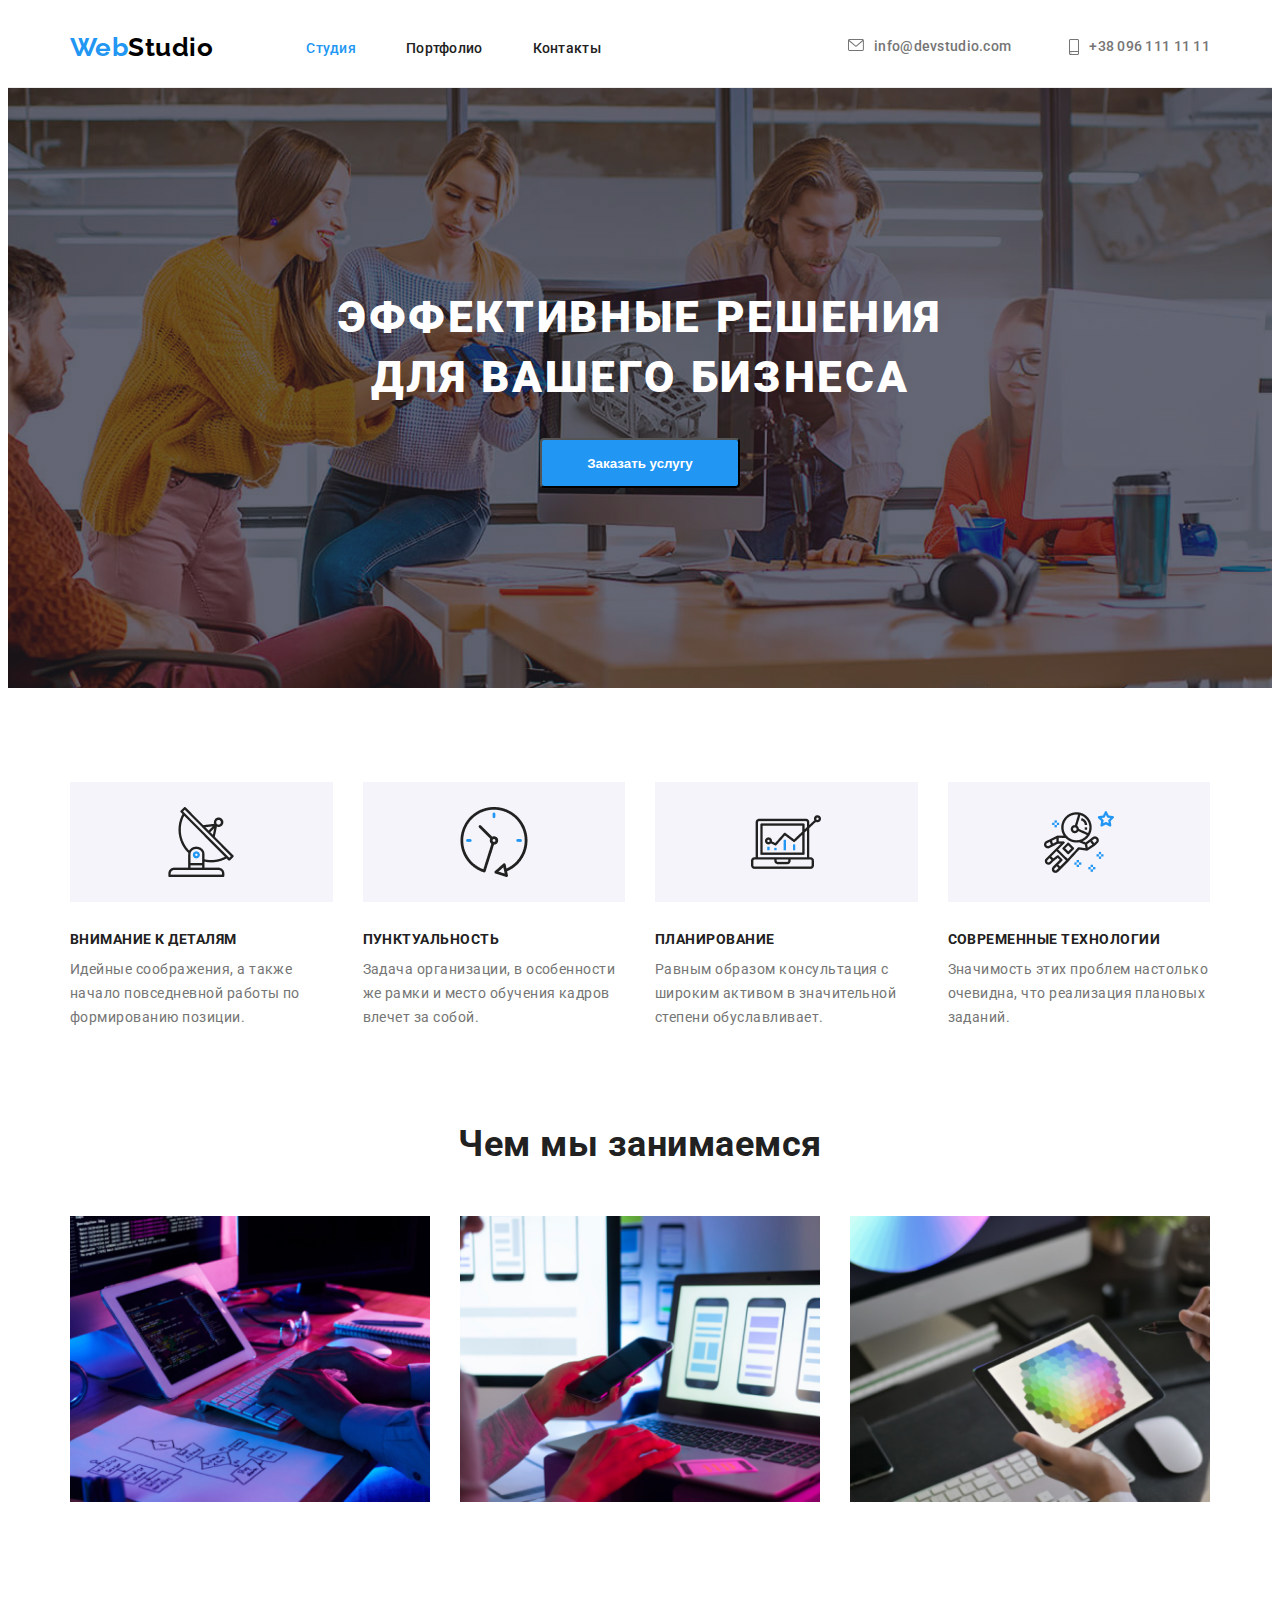
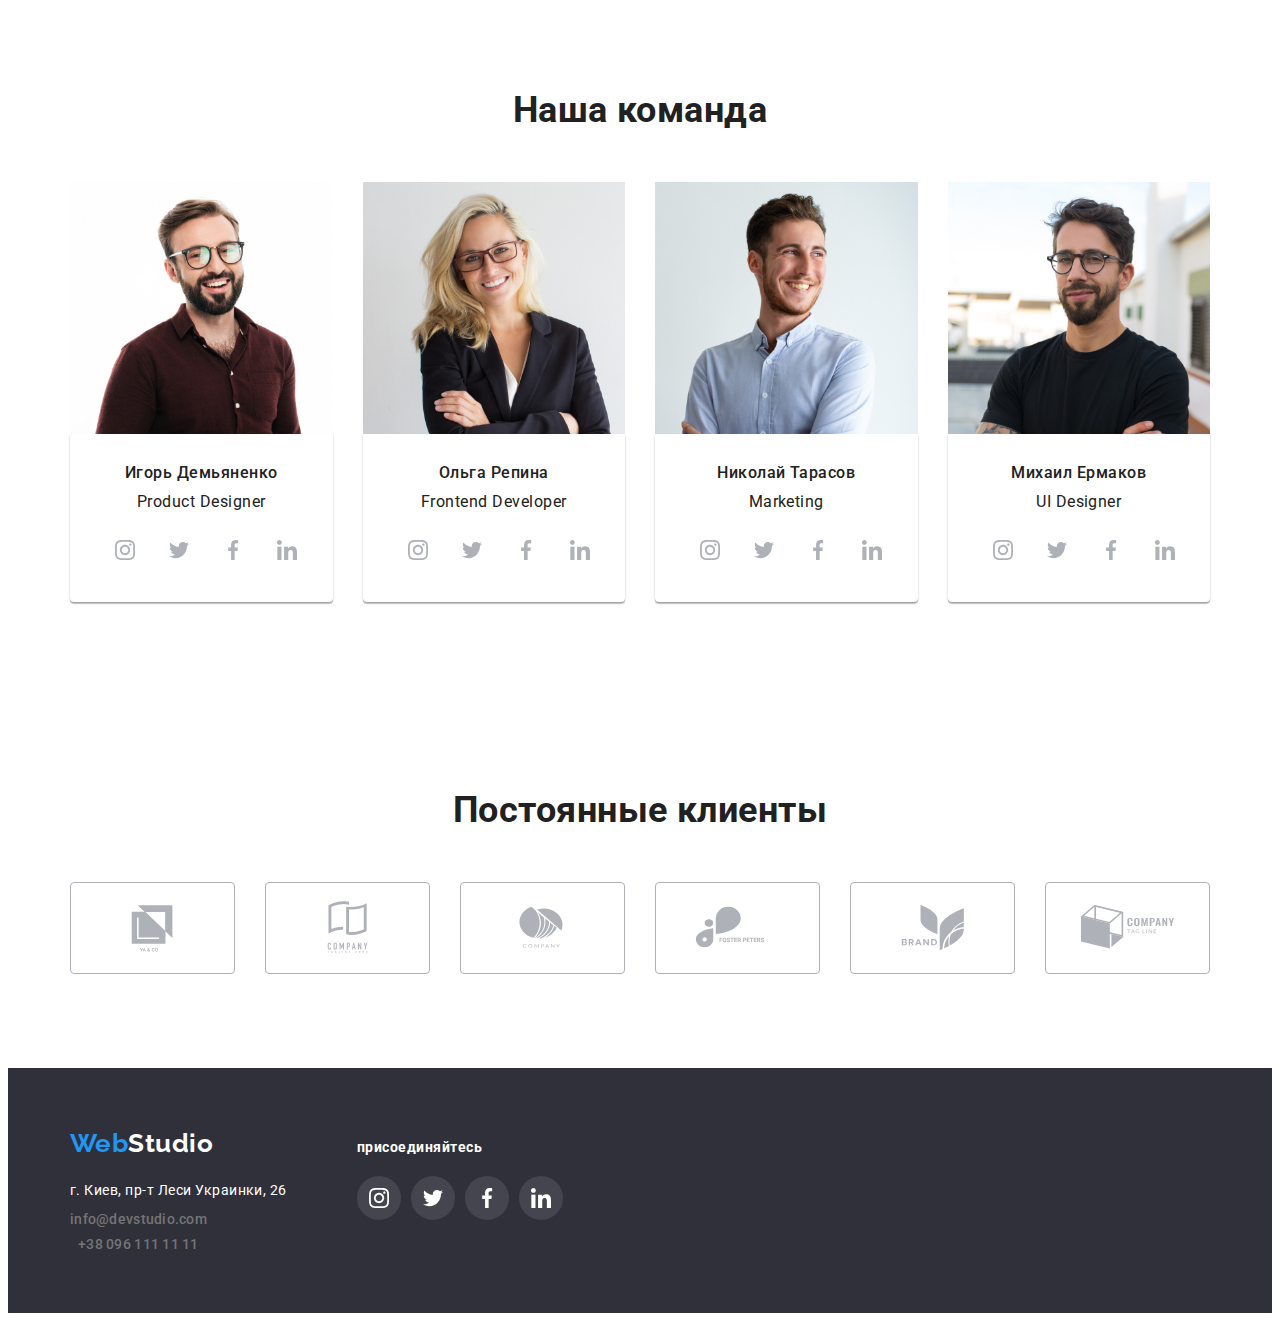
==== commit 00f327ae: "sdfds" ====
--- a/index.html
+++ b/index.html
@@ -267,9 +267,9 @@
     </div>
     </section>
     <!-- Clients -->
-    <section class="clients sections">
+    <section class="section clients">
         <div class="container clients-container ">
-            <h2 class="title clients-title">Постоянные клиенты</h2>
+            <h2 class="clients-title title ">Постоянные клиенты</h2>
                 <ul class="clients-list list">
                     <li class="item-clients">
                         <a href="" class="link-clients">
@@ -324,16 +324,41 @@
         </div>
     </section>
     </main>
+    <!-- Footer -->
     <footer class="footer">
-        <div class="container">
+        <div class="container footer-container">
+            <div class="address-block">
             <a href="./index.html" class="link-logo link logo-footer"><span class="accent-logo">Web</span><span class="part-logo">Studio</span></a>
             <address class="address footer-address">г. Киев, пр-т Леси Украинки, 26</address>
             <ul class="list-direction list">
-                <li class="item footer-item"><a href="mailto:info@devstudio.com" class="link">info@devstudio.com</a></li>
-                <li class="item footer-item"><a href="tel:+380961111111" class="link">+38 096 111 11 11</a></li>
+                <li class="item footer-item"><a href="mailto:info@devstudio.com" class="link link-footer">info@devstudio.com</a></li>
+                <li class="item footer-item"><a href="tel:+380961111111" class="link link-footer">+38 096 111 11 11</a></li>
             </ul> 
-        </div>
-        
+            </div>
+        <div class="join">
+            <h3 class="join-title">присоединяйтесь</h3>
+            <ul class="join-list list"> 
+                <li class="join-item">
+                    <a href="" class="join-link link"> <svg class="join-icon" width="20" height="20"> <use href="./images/icons.svg#icon-instagram"></use></svg></a>
+                </li>
+                <li class="join-item">
+                    <a href="" class="join-link link"> <svg class="join-icon" width="20" height="20">
+                            <use href="./images/icons.svg#icon-twitter"></use>
+                        </svg></a>
+                </li>
+                <li class="join-item">
+                    <a href="" class="join-link link"> <svg class="join-icon" width="20" height="20">
+                            <use href="./images/icons.svg#icon-facebook"></use>
+                        </svg></a>
+                </li>
+                <li class="join-item">
+                    <a href="" class="join-link link"> <svg class="join-icon" width="20" height="20">
+                            <use href="./images/icons.svg#icon-linkedin"></use>
+                        </svg></a>
+                </li>
+            </ul>
+        </div>
+    </div>
         </footer>
 </body>
 </html>--- a/css/styles.css
+++ b/css/styles.css
@@ -443,6 +443,11 @@
     align-items: center;
     color: #afb1b8;
 }
+.item-clients:hover .icon-clients,
+.item-clients:focus .icon-clients{
+    fill: var(--acent-color);
+    border-color: var(--acent-color);
+}
 .link-clients:hover,
 .link-clients:focus {
 fill: var(--acent-color);
@@ -457,14 +462,15 @@
 .link-clients:focus .icon-clients{
 fill: var(--acent-color);
 } */
-.icon-clients:focus,
+/* .icon-clients:focus,
 .icon-clients:hover{
     fill: var(--acent-color);
-}
+} */
 
 
 
 /* footer */
+
 .footer .link-logo {
     font-family: Raleway, sans-serif;
     font-weight: 700;
@@ -506,6 +512,60 @@
 }
 .footer-item:last-child {
     margin-bottom: 0;
+}
+.link-footer {
+    font-weight: 400;
+    font-size: 14px;
+    line-height: 1.71;
+    letter-spacing: 0.03em;
+    color: rgba(255, 255, 255, 0.6);
+}
+.link-footer:hover,
+.link-footer:focus {
+    color: var(--acent-color);
+}
+.footer-container {
+    display: flex;
+    justify-content: start;
+    align-items: baseline;
+}
+.address-block {
+    margin-right: 70px;
+}
+.join-list {
+    display: flex;
+}
+.join-title {
+    font-style: 700;
+    font-size: 14px;
+    line-height: 1.14;
+    color: var(--primary-white-color);
+    margin-bottom: 20px;
+    display: flex;
+}
+.join-item {
+    width: 44px;
+    height: 44px;
+}
+.join-link {
+    width: 100%;
+    height: 100%;
+    border-radius: 50%;
+    display: flex;
+    align-items: center;
+    justify-content: center;
+    background-color: rgba(255, 255, 255, 0.1);
+    color: var(--primary-white-color);
+}
+.join-link:hover,
+.join-link:focus {
+    background-color: var(--acent-color);
+}
+.join-item + .join-item {
+    margin-left: 10px;
+}
+.join-icon{
+    fill: var(--primary-white-color);
 }
 
 /* Portfolio */
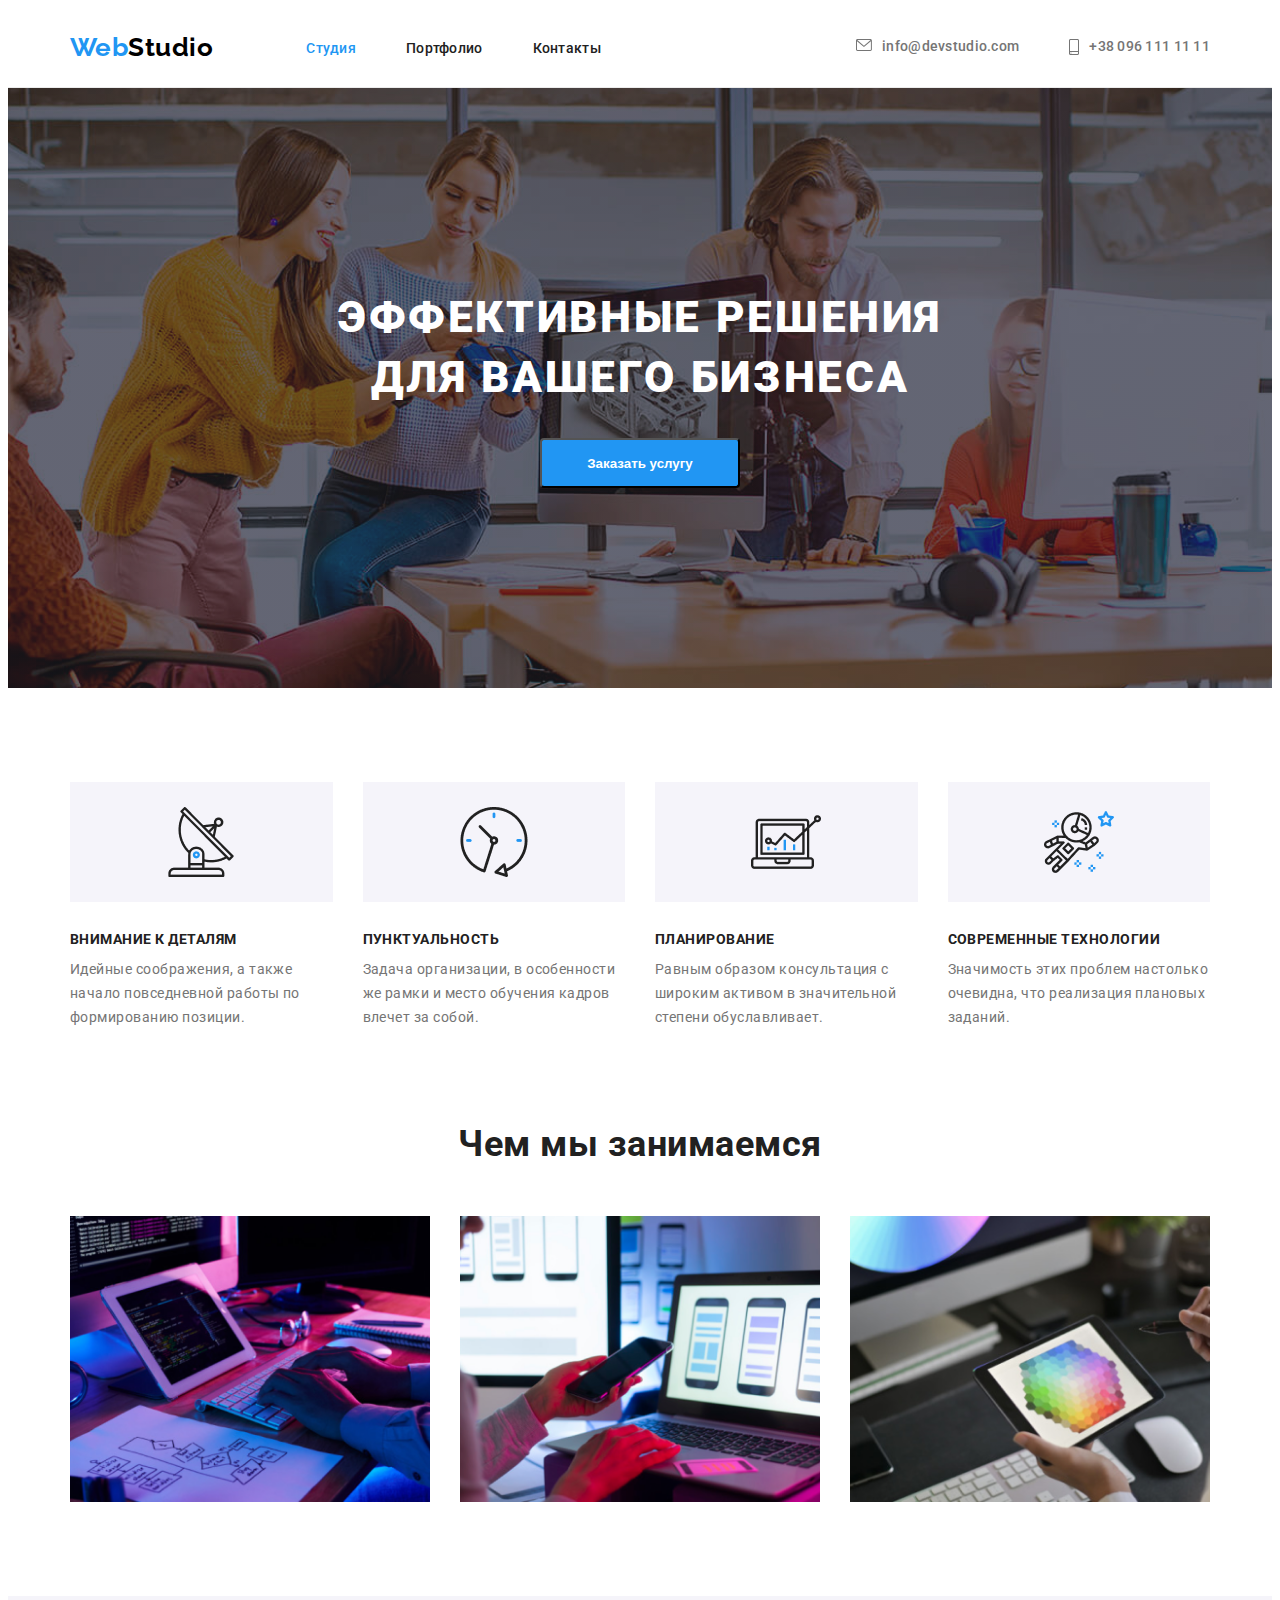
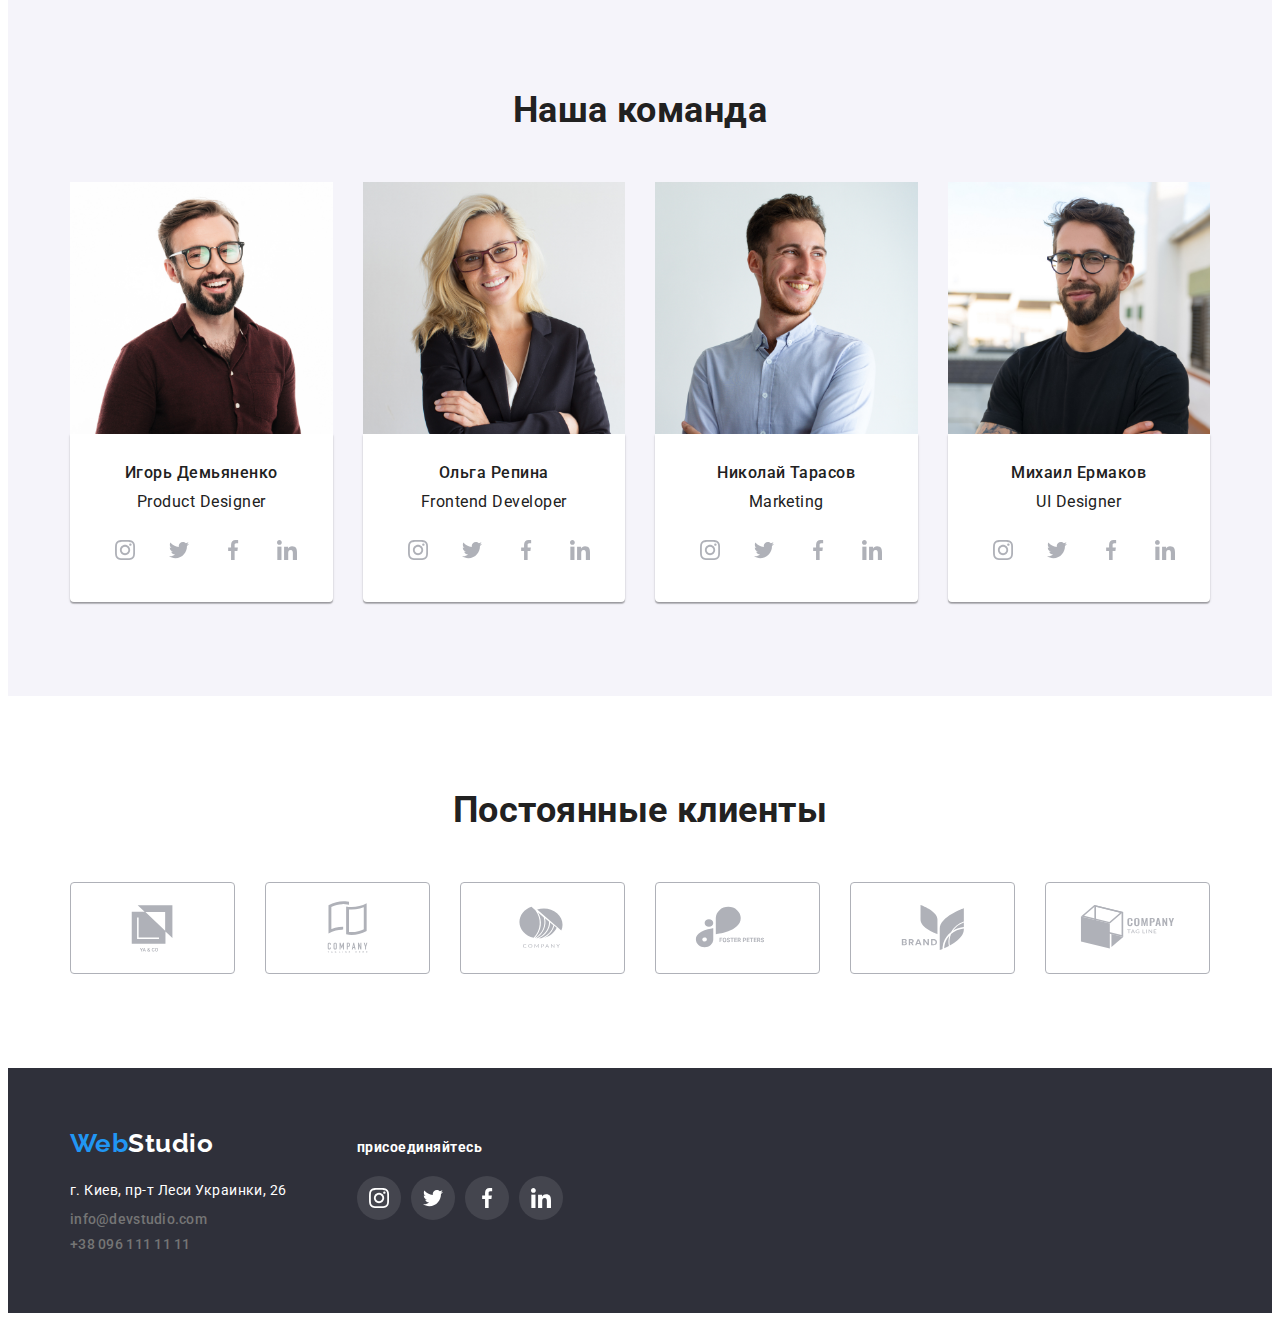
==== commit 3ca584bd: "sdf" ====
--- a/index.html
+++ b/index.html
@@ -336,7 +336,7 @@
             </ul> 
             </div>
         <div class="join">
-            <h3 class="join-title">присоединяйтесь</h3>
+            <h3 class="title join-title">присоединяйтесь</h3>
             <ul class="join-list list"> 
                 <li class="join-item">
                     <a href="" class="join-link link"> <svg class="join-icon" width="20" height="20"> <use href="./images/icons.svg#icon-instagram"></use></svg></a>
--- a/css/styles.css
+++ b/css/styles.css
@@ -55,7 +55,7 @@
 }
 
 .title {
-    color: var(--secondary-text-color);
+    color: var(--primary-text-color);
 }
 .link {
     text-decoration: none;
@@ -330,6 +330,9 @@
     margin-top: 30px;
 }
 /* my team */
+.team{
+    background-color: #F5F4FA;
+}
 .team .title {
     font-weight: 700;
     font-size: 36px;
@@ -443,14 +446,14 @@
     align-items: center;
     color: #afb1b8;
 }
-.item-clients:hover .icon-clients,
+/* .item-clients:hover .icon-clients,
 .item-clients:focus .icon-clients{
-    fill: var(--acent-color);
+
     border-color: var(--acent-color);
-}
+} */
 .link-clients:hover,
 .link-clients:focus {
-fill: var(--acent-color);
+
 border-color: var(--acent-color);
 }
 .icon-clients {
@@ -458,10 +461,11 @@
     height: 60px;
     fill: #AFB1B8;
 }
-/* .link-clients:hover .icon-clients
+.link-clients:hover .icon-clients,
 .link-clients:focus .icon-clients{
 fill: var(--acent-color);
-} */
+
+}
 /* .icon-clients:focus,
 .icon-clients:hover{
     fill: var(--acent-color);
@@ -500,7 +504,7 @@
     font-size: 14px;
     font-weight: 400;
     line-height: 1.71;
-    color: rgba(255, 255, 255, 0.6);
+    color: var(--primary-white-color);
 }
 
 .footer-address {
@@ -509,6 +513,7 @@
 }
 .footer-item {
     margin-bottom: 9px;
+    
 }
 .footer-item:last-child {
     margin-bottom: 0;
@@ -517,8 +522,7 @@
     font-weight: 400;
     font-size: 14px;
     line-height: 1.71;
-    letter-spacing: 0.03em;
-    color: rgba(255, 255, 255, 0.6);
+    color: var(--primary-white-color);
 }
 .link-footer:hover,
 .link-footer:focus {
@@ -530,11 +534,7 @@
     align-items: baseline;
 }
 .address-block {
-    margin-right: 70px;
-}
-.join-list {
-    display: flex;
-}
+    margin-right: 70px;}
 .join-title {
     font-style: 700;
     font-size: 14px;
@@ -543,6 +543,10 @@
     margin-bottom: 20px;
     display: flex;
 }
+.join-list {
+    display: flex;
+}
+
 .join-item {
     width: 44px;
     height: 44px;
@@ -570,7 +574,7 @@
 
 /* Portfolio */
 
-.item:not(:first-child) {
+.item-filters:not(:first-child) {
     margin-left: 8px;
 }
 .projects {
@@ -596,13 +600,12 @@
     color: var(--primary-text-color);
     
 }
-.current.button {
-    color: var(--primary-white-color);
-    background-color: var(--acent-color);
+/* .current.button {
+    color: var(--primary-white-color);
     width: 73px;
     box-shadow: 0px 3px 1px rgba(0, 0, 0, 0.1), 0px 1px 2px rgba(0, 0, 0, 0.08),
-    0px 2px 2px rgba(0, 0, 0, 0.12);
-}
+    0px 2px 2px rgba(0, 0, 0, 0.12); */
+
 .title-projects {
     font-weight: 700;
     font-size: 18px;
